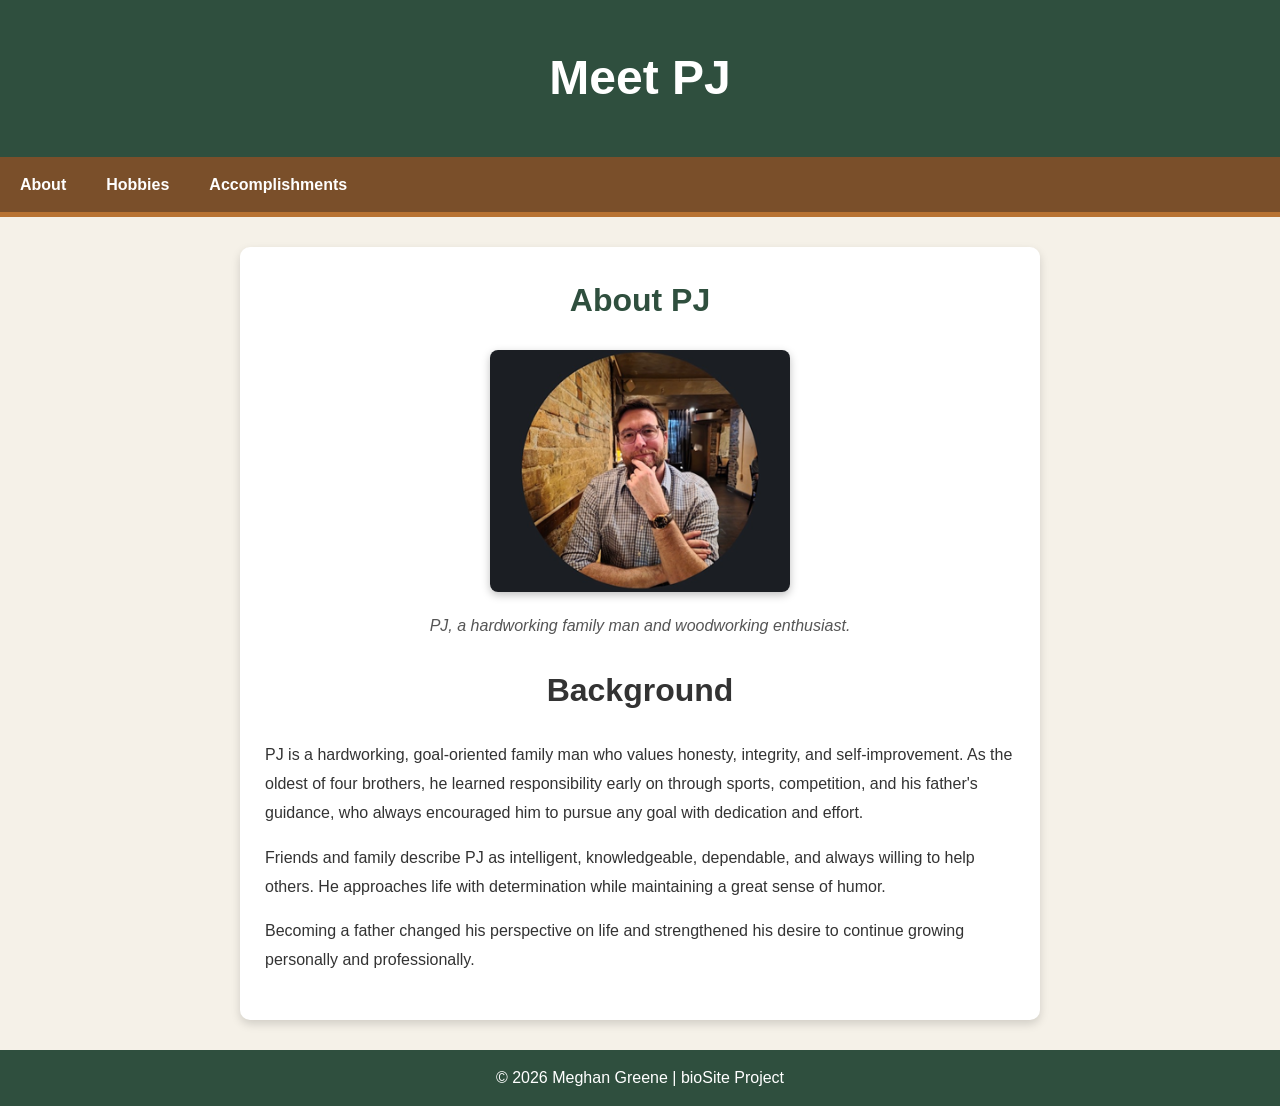
==== index.html @ 862f02a0 "Remove horizontal rule from index.html Removed horizontal rule from the container div." ====
<!DOCTYPE html>

<!--Name: Meghan Greene
    Date: 10/25/2026
    Assignment: bioSite Home Page Updated 11/6/2026-->

<html lang="en">
<head>	<meta name="robots" content="nofollow">
	<meta name="description" content="Meghan_Greene's_CSD340_bioSite_Landing_Page">
	<meta name="keywords" content="HTML, CSS, CSD340">
	<meta name="author" content="Meghan_Greene">
	<meta charset="UTF-8">
  	<link href="site.css" type="text/css" rel="stylesheet">
	<title>Meet PJ</title>
</head>
<body>
	
	<header><h1>Meet PJ</h1></header>
	
<div id="navbar">
    <a href="index.html">About</a>
	<a href="hobbiespage.html">Hobbies</a>
	<a href="accomplishments.html">Accomplishments</a>
</div>
	
    <div id="container">
	<div class="card">
       	 	
				<div class="card-title">
					About PJ
				</div>
		    
		<div class="card-content">
        <!--Image Box 1-->
	      	<div id="image-box-1">
          	<figure>
				<img src="PJportraitimage1.png" class="medium" alt="Portrait of PJ">
          		<figcaption>PJ, a hardworking family man and woodworking enthusiast.
				</figcaption>
          	</figure>
				
			<h1>Background</h1>

<div class="bio-text">

    <p>
        PJ is a hardworking, goal-oriented family man who values honesty,
        integrity, and self-improvement. As the oldest of four brothers,
        he learned responsibility early on through sports, competition,
        and his father's guidance, who always encouraged him to pursue
        any goal with dedication and effort.
    </p>

    <p>
        Friends and family describe PJ as intelligent, knowledgeable,
        dependable, and always willing to help others. He approaches
        life with determination while maintaining a great sense of humor.
    </p>

    <p>
        Becoming a father changed his perspective on life and strengthened
        his desire to continue growing personally and professionally.
    </p>

</div>

			</div>
		</div>
	</div>
	</div>
	<footer>
    <p>&copy; 2026 Meghan Greene | bioSite Project</p>
	</footer>
</body>
</html>
---- site.css ----
/*
Meghan Greene
10/25/2026
bioSite Style Sheet 
Updated: 11/6/2026
*/

@import url('https://fonts.cdnfonts.com/css/aptos');

/*STYLES */

body {
    margin: 0;
    padding: 0;
    background-color: #F5F1E8;
    color: #333333;
    font-family: "Aptos", sans-serif;
    line-height: 1.6;
}

* {
    box-sizing: border-box;
}

/*HEADER*/

header {
    background-color: #2F4F3E;
    color: white;
    text-align: center;
    padding: 40px 20px;
}

header h1 {
    margin: 0;
    font-size: 3rem;
    font-family: "Aptos Display", sans-serif;
}

.tagline {
    margin-top: 10px;
    font-size: 1.2rem;
    color: #F5F1E8;
}

/*NAVIGATION*/

#navbar {
    background-color: #7A4F2A;
    border-bottom: 5px solid #B87333;
    overflow: hidden;
}

#navbar a {
    float: left;
    display: block;
    color: white;
    text-decoration: none;
    padding: 15px 20px;
    font-weight: bold;
    transition: background-color 0.3s ease;
}

#navbar a:hover {
    background-color: #2F4F3E;
}

/*PAGE LAYOUT*/

#container {
    width: 90%;
    max-width: 1200px;
    margin: 30px auto;
}

/* CONTENT CARDS*/

.card {
    background-color: white;
    border-radius: 10px;
    padding: 25px;
    margin-bottom: 30px;
    box-shadow: 0 4px 10px rgba(0, 0, 0, 0.15);
    max-width: 800px;
    margin: 0 auto;
    line-height: 1.8;
}

.card-title {
    text-align: center;
    font-size: 2rem;
    font-weight: bold;
    color: #2F4F3E;
    margin-bottom: 20px;
}

.card-content {
    line-height: 1.8;
}

.card-content p {
    margin-bottom: 15px;
}

/*HEADINGS*/

h2,
h3,
h4 {
    color: #2F4F3E;
    font-family: "Aptos Display", sans-serif;
}
/*BIO TEXT*/
.bio-text {
    max-width: 750px;
    margin: 0 auto;
    text-align: left;
}
/*QUOTE*/

blockquote {
    border-left: 5px solid #B87333;
    padding-left: 20px;
    margin: 25px 0;
    font-size: 1.2rem;
    font-style: italic;
    color: #7A4F2A;
}

/*IMAGES*/

figure {
    text-align: center;
    margin: 20px 0;
}

img.medium {
    width: 300px;
    max-width: 100%;
    height: auto;
    border-radius: 8px;
    box-shadow: 0 3px 8px rgba(0, 0, 0, 0.25);
    transition: transform 0.3s ease;
}

img.medium:hover {
    transform: scale(1.03);
}

figcaption {
    margin-top: 10px;
    font-style: italic;
    color: #555555;
}

#image-box-1,
#image-box-2,
#image-box-3 {
    text-align: center;
    margin: 20px auto;
}

/*LINKS*/

a {
    color: #2F4F3E;
}

a:hover {
    color: #B87333;
}

/*FACTS*/

.facts-list {
    padding-left: 20px;
    line-height: 2;
}

/*BUTTONS*/

.button-container {
    display: flex;
    justify-content: center;
    gap: 20px;
    flex-wrap: wrap;
}

.button {
    background-color: #2F4F3E;
    color: white;
    text-decoration: none;
    padding: 12px 22px;
    border-radius: 6px;
    font-weight: bold;
    transition: all 0.3s ease;
}

.button:hover {
    background-color: #B87333;
    color: white;
}
/*BUSINESS BUTTON*/
.business-button-container {
    text-align: center;
    margin-top: 20px;
}

.business-button {
    display: inline-block;
    background-color: #B87333;
    color: white;
    text-decoration: none;
    padding: 14px 28px;
    border-radius: 6px;
    font-weight: bold;
    transition: all 0.3s ease;
}

.business-button:hover {
    background-color: #2F4F3E;
    color: white;
    transform: translateY(-2px);
}
/*HOBBIES GALLERY*/

.gallery {
    display: grid;
    grid-template-columns: repeat(3, 1fr);
    gap: 20px;
}

/*FOOTER*/

footer {
    background-color: #2F4F3E;
    color: white;
    text-align: center;
    padding: 15px;
    margin-top: 30px;
}

footer p {
    margin: 0;
}

/*TABLET VIEW*/

@media screen and (max-width: 768px) {

    header h1 {
        font-size: 2.2rem;
    }

    .gallery {
        grid-template-columns: repeat(2, 1fr);
    }

    #navbar a {
        float: none;
        display: block;
        text-align: center;
    }

    .button-container {
        flex-direction: column;
        align-items: center;
    }
}

/*MOBILE VIEW*/

@media screen and (max-width: 480px) {

    header {
        padding: 25px 15px;
    }

    header h1 {
        font-size: 1.8rem;
    }

    .tagline {
        font-size: 1rem;
    }

    .gallery {
        grid-template-columns: 1fr;
    }

    img.medium {
        width: 100%;
    }

    .card {
        padding: 15px;
    }

    .card-title {
        font-size: 1.5rem;
    }

    blockquote {
        font-size: 1rem;
    }
}
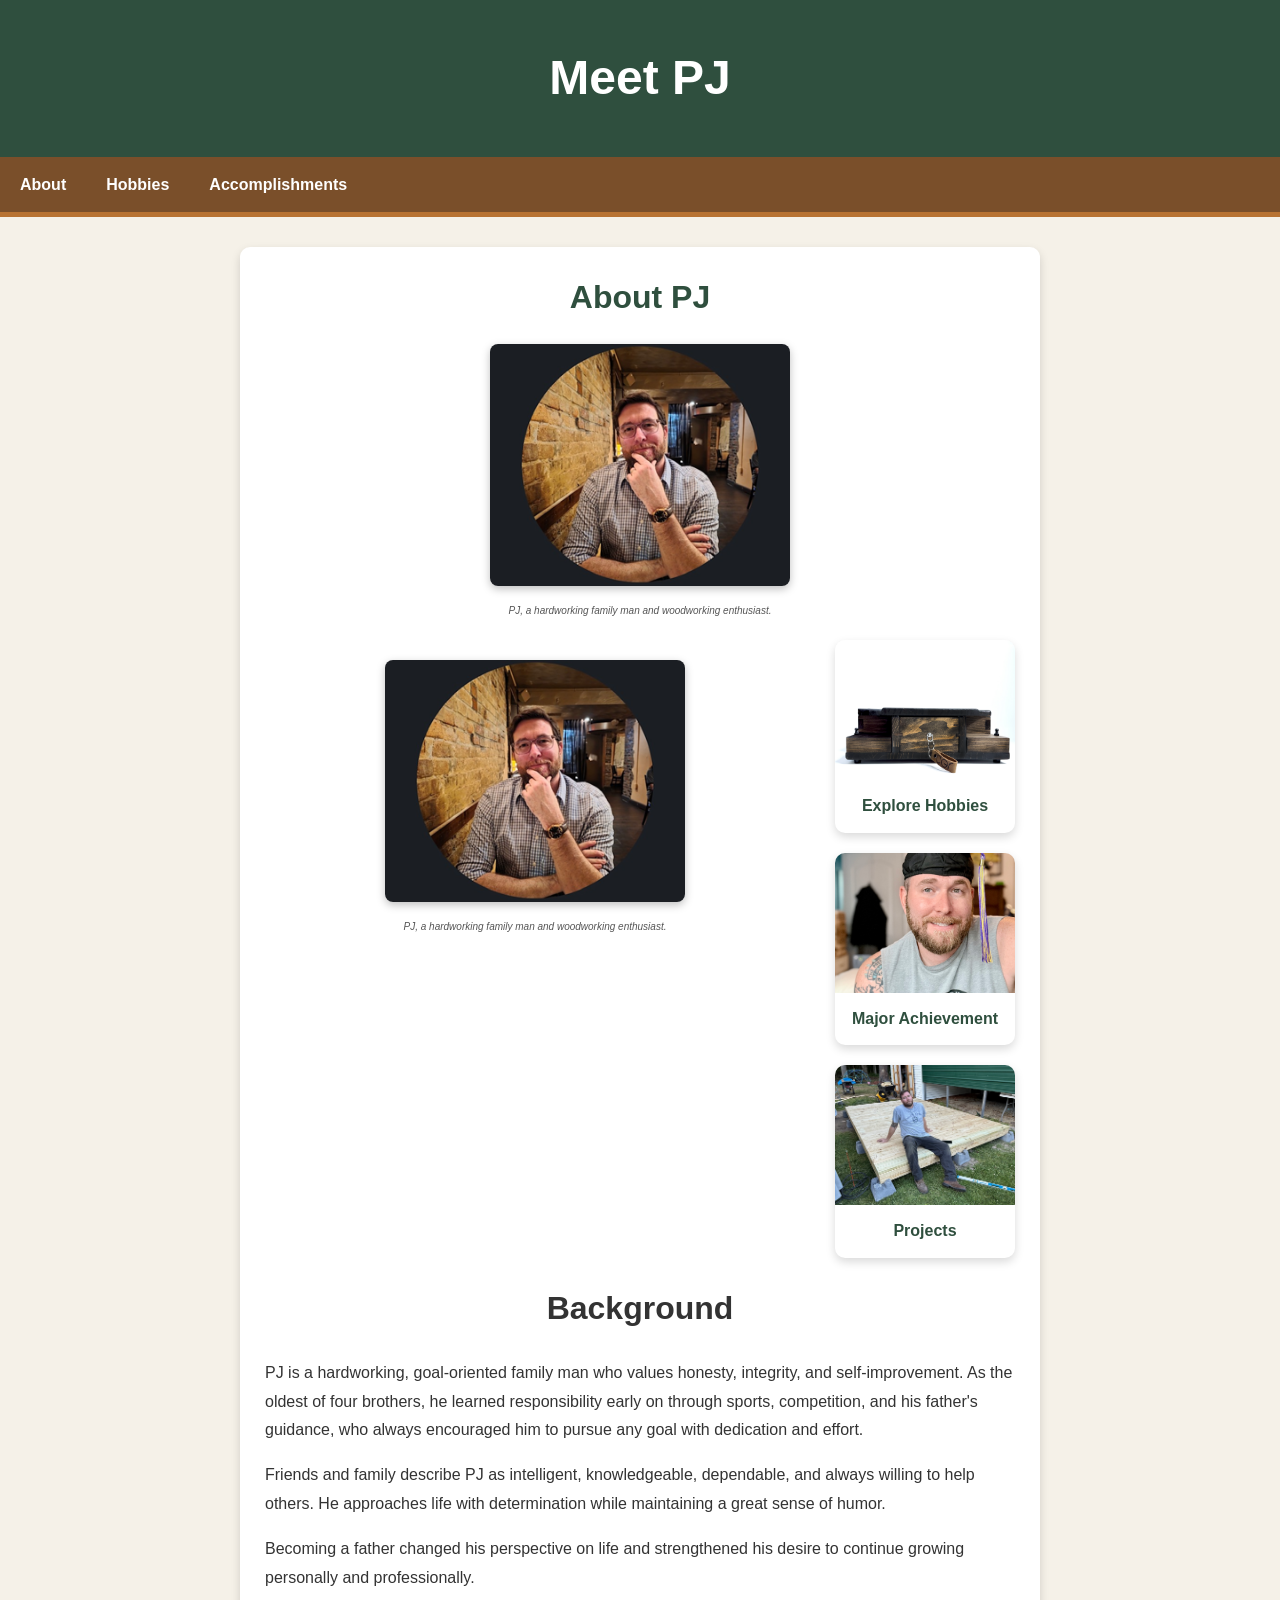
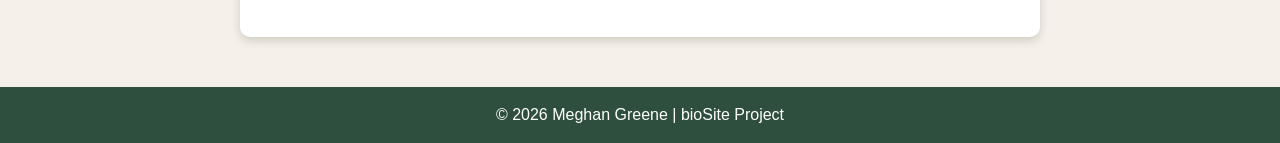
==== commit 9d3cfa38: "Add home layout with main content and quick links" ====
--- a/index.html
+++ b/index.html
@@ -38,7 +38,52 @@
           		<figcaption>PJ, a hardworking family man and woodworking enthusiast.
 				</figcaption>
           	</figure>
-				
+				<div class="home-layout">
+
+    <div class="main-content">
+
+        <figure>
+            <img src="PJportraitimage1.png"
+                 class="medium"
+                 alt="Portrait of PJ">
+
+            <figcaption>
+                PJ, a hardworking family man and woodworking enthusiast.
+            </figcaption>
+        </figure>
+
+    </div>
+
+    <div class="quick-links">
+
+        <a href="hobbiespage.html" class="feature-link">
+            <img src="woodworkingproject.png"
+                 alt="Woodworking Hobby">
+
+            <span>Explore Hobbies</span>
+        </a>
+
+        <a href="accomplishments.html#achievement"
+           class="feature-link">
+
+            <img src="IMG_7300.jpeg"
+                 alt="Academic Achievement">
+
+            <span>Major Achievement</span>
+        </a>
+
+        <a href="accomplishments.html#projects"
+           class="feature-link">
+
+            <img src="IMG_6036.jpeg"
+                 alt="Projects">
+
+            <span>Projects</span>
+        </a>
+
+    </div>
+
+</div>
 			<h1>Background</h1>
 
 <div class="bio-text">
--- a/site.css
+++ b/site.css
@@ -7,7 +7,7 @@
 
 @import url('https://fonts.cdnfonts.com/css/aptos');
 
-/*STYLES */
+/*-----GLOBAL STYLES------*/
 
 body {
     margin: 0;
@@ -22,7 +22,7 @@
     box-sizing: border-box;
 }
 
-/*HEADER*/
+/*----HEADER----*/
 
 header {
     background-color: #2F4F3E;
@@ -43,7 +43,7 @@
     color: #F5F1E8;
 }
 
-/*NAVIGATION*/
+/*----NAVIGATION----*/
 
 #navbar {
     background-color: #7A4F2A;
@@ -65,7 +65,7 @@
     background-color: #2F4F3E;
 }
 
-/*PAGE LAYOUT*/
+/*----PAGE LAYOUT----*/
 
 #container {
     width: 90%;
@@ -73,17 +73,14 @@
     margin: 30px auto;
 }
 
-/* CONTENT CARDS*/
+/*----CONTENT CARDS----*/
 
 .card {
     background-color: white;
     border-radius: 10px;
     padding: 25px;
-    margin-bottom: 30px;
     box-shadow: 0 4px 10px rgba(0, 0, 0, 0.15);
-    max-width: 800px;
-    margin: 0 auto;
-    line-height: 1.8;
+    width: 100%;
 }
 
 .card-title {
@@ -100,6 +97,104 @@
 
 .card-content p {
     margin-bottom: 15px;
+}
+/*----GLOBAL PAGE CARDS----*/
+#container > .card {
+    max-width: 800px;
+    margin: 0 auto 50px auto;
+}
+/*----HOME PAGE LAYOUT----*/
+
+.home-layout {
+    display: flex;
+    gap: 30px;
+    align-items: flex-start;
+}
+
+.main-content {
+    flex: 3;
+}
+
+.quick-links {
+    flex: 1;
+    display: flex;
+    flex-direction: column;
+    gap: 20px;
+}
+
+/*----FEATURE CARDS----*/
+
+.feature-link {
+    text-decoration: none;
+    background-color: white;
+    border-radius: 10px;
+    overflow: hidden;
+    box-shadow: 0 4px 10px rgba(0,0,0,.15);
+    transition: transform .3s ease;
+}
+
+.feature-link:hover {
+    transform: translateY(-4px);
+}
+
+.feature-link img {
+    width: 100%;
+    height: 140px;
+    object-fit: cover;
+    display: block;
+}
+
+.feature-link span {
+    display: block;
+    padding: 12px;
+    text-align: center;
+    font-weight: bold;
+    color: #2F4F3E;
+}
+/*----ACCOMPLISHMENTS PAGE GRID----*/
+
+.card-grid {
+    display: flex;
+    gap: 40px;
+    align-items: flex-start;
+}
+
+.left-column {
+    flex: 2;
+}
+
+.right-column {
+    flex: 1;
+    display: flex;
+    flex-direction: column;
+    gap: 30px;
+}
+
+.left-column .card,
+.right-column .card {
+    margin: 0;
+    max-width: 100%;
+}
+
+/*ACCOMPLISHMENTS PAGE IMAGES*/
+
+.left-column img.medium {
+    width: 100%;
+    max-width: 450px;
+    height: auto;
+}
+
+.right-column img.medium {
+    width: 100%;
+    max-width: 250px;
+    height: auto;
+}
+
+/*FEATURED CARD*/
+
+.featured-card {
+    max-width: 100% !important;
+    margin-bottom: 50px !important;
 }
 
 /*HEADINGS*/
@@ -132,6 +227,8 @@
 figure {
     text-align: center;
     margin: 20px 0;
+    font-size: 10px;
+    font-style: italic;
 }
 
 img.medium {
@@ -248,6 +345,20 @@
 
 @media screen and (max-width: 768px) {
 
+
+    .card-grid {
+        flex-direction: column;
+    }
+
+    .left-column,
+    .right-column {
+        width: 100%;
+    }
+
+    .right-column {
+        gap: 20px;
+    }
+    
     header h1 {
         font-size: 2.2rem;
     }
@@ -266,11 +377,28 @@
         flex-direction: column;
         align-items: center;
     }
+    .card-grid {
+        grid-template-columns: 1fr;
+    }
 }
 
 /*MOBILE VIEW*/
 
 @media screen and (max-width: 480px) {
+
+
+    .card-grid {
+        flex-direction: column;
+    }
+
+    .left-column,
+    .right-column {
+        width: 100%;
+    }
+
+    .right-column {
+        gap: 20px;
+    }
 
     header {
         padding: 25px 15px;
@@ -303,4 +431,7 @@
     blockquote {
         font-size: 1rem;
     }
-}
+        .card-grid {
+        grid-template-columns: 1fr;
+    }
+}
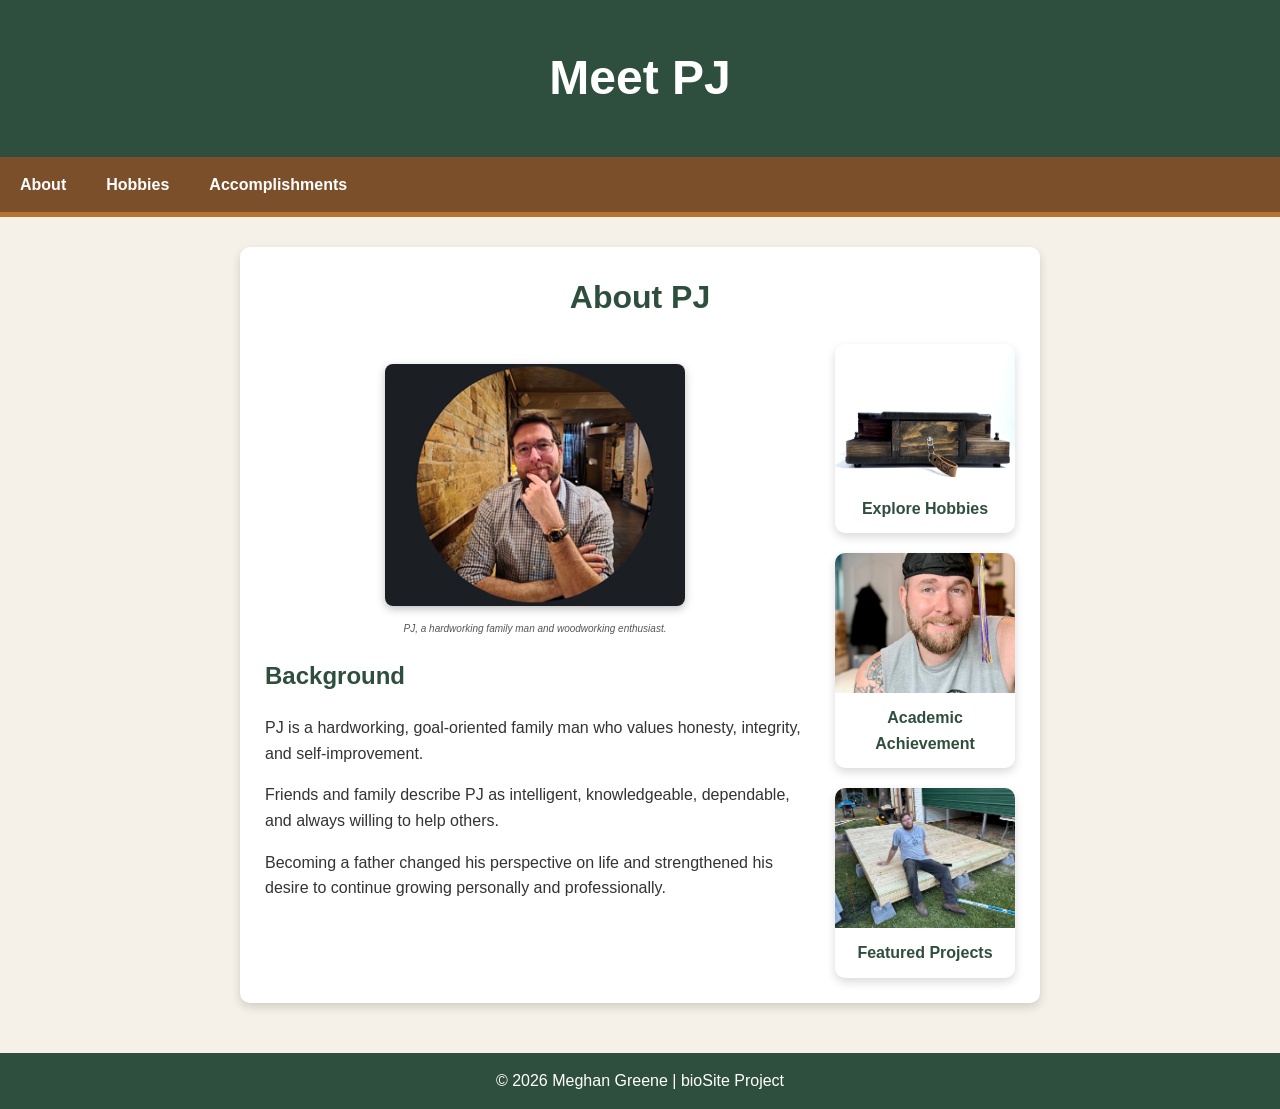
==== commit a472970d: "Refactor background section and update links" ====
--- a/index.html
+++ b/index.html
@@ -25,20 +25,13 @@
 	
     <div id="container">
 	<div class="card">
-       	 	
 				<div class="card-title">
 					About PJ
 				</div>
 		    
-		<div class="card-content">
-        <!--Image Box 1-->
-	      	<div id="image-box-1">
-          	<figure>
-				<img src="PJportraitimage1.png" class="medium" alt="Portrait of PJ">
-          		<figcaption>PJ, a hardworking family man and woodworking enthusiast.
-				</figcaption>
-          	</figure>
-				<div class="home-layout">
+<div class="home-layout">
+
+    <!-- Left Side -->
 
     <div class="main-content">
 
@@ -52,67 +45,71 @@
             </figcaption>
         </figure>
 
+        <h2>Background</h2>
+
+        <div class="bio-text">
+
+            <p>
+                PJ is a hardworking, goal-oriented family man who values honesty,
+                integrity, and self-improvement.
+            </p>
+
+            <p>
+                Friends and family describe PJ as intelligent, knowledgeable,
+                dependable, and always willing to help others.
+            </p>
+
+            <p>
+                Becoming a father changed his perspective on life and strengthened
+                his desire to continue growing personally and professionally.
+            </p>
+
+        </div>
+
     </div>
+
+    <!-- Right Side -->
 
     <div class="quick-links">
 
         <a href="hobbiespage.html" class="feature-link">
+
             <img src="woodworkingproject.png"
-                 alt="Woodworking Hobby">
+                 alt="Woodworking projects">
 
             <span>Explore Hobbies</span>
+
         </a>
 
         <a href="accomplishments.html#achievement"
            class="feature-link">
 
             <img src="IMG_7300.jpeg"
-                 alt="Academic Achievement">
+                 alt="Project management degree">
 
-            <span>Major Achievement</span>
+            <span>Academic Achievement</span>
+
         </a>
 
         <a href="accomplishments.html#projects"
            class="feature-link">
 
             <img src="IMG_6036.jpeg"
-                 alt="Projects">
+                 alt="Construction project">
 
-            <span>Projects</span>
+            <span>Featured Projects</span>
+
         </a>
 
     </div>
 
 </div>
-			<h1>Background</h1>
+			
 
-<div class="bio-text">
 
-    <p>
-        PJ is a hardworking, goal-oriented family man who values honesty,
-        integrity, and self-improvement. As the oldest of four brothers,
-        he learned responsibility early on through sports, competition,
-        and his father's guidance, who always encouraged him to pursue
-        any goal with dedication and effort.
-    </p>
-
-    <p>
-        Friends and family describe PJ as intelligent, knowledgeable,
-        dependable, and always willing to help others. He approaches
-        life with determination while maintaining a great sense of humor.
-    </p>
-
-    <p>
-        Becoming a father changed his perspective on life and strengthened
-        his desire to continue growing personally and professionally.
-    </p>
-
-</div>
 
 			</div>
 		</div>
-	</div>
-	</div>
 	<footer>
     <p>&copy; 2026 Meghan Greene | bioSite Project</p>
 	</footer>
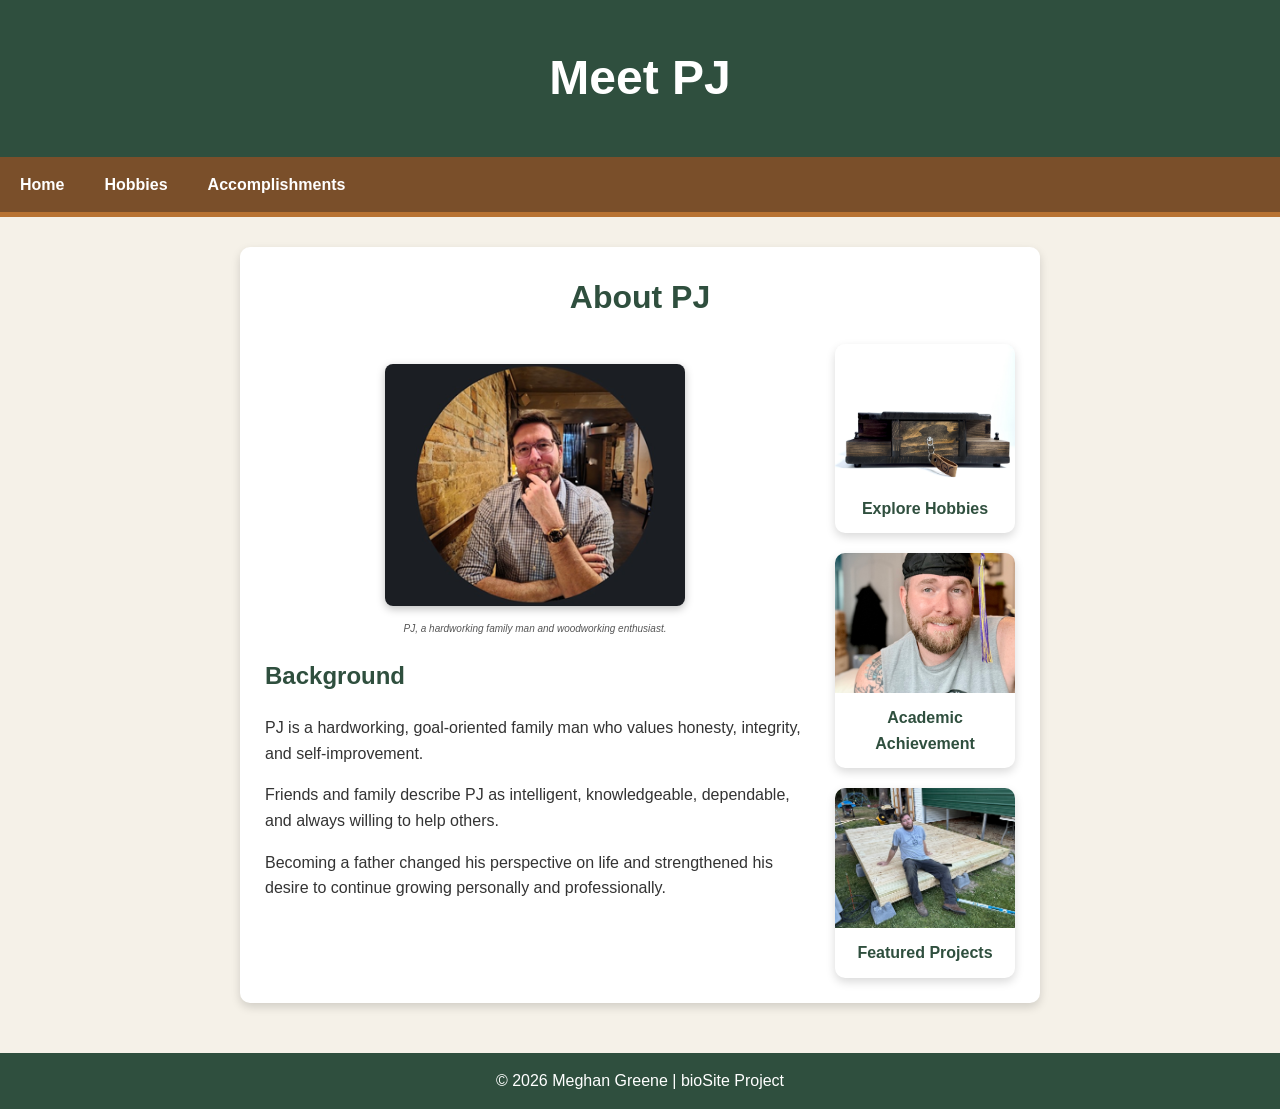
==== commit adcd6df9: "Update navbar link text from 'About' to 'Home'" ====
--- a/index.html
+++ b/index.html
@@ -10,6 +10,7 @@
 	<meta name="keywords" content="HTML, CSS, CSD340">
 	<meta name="author" content="Meghan_Greene">
 	<meta charset="UTF-8">
+	<meta name="viewport" content="width=device-width, initial-scale=1.0">
   	<link href="site.css" type="text/css" rel="stylesheet">
 	<title>Meet PJ</title>
 </head>
@@ -18,7 +19,7 @@
 	<header><h1>Meet PJ</h1></header>
 	
 <div id="navbar">
-    <a href="index.html">About</a>
+    <a href="index.html">Home</a>
 	<a href="hobbiespage.html">Hobbies</a>
 	<a href="accomplishments.html">Accomplishments</a>
 </div>
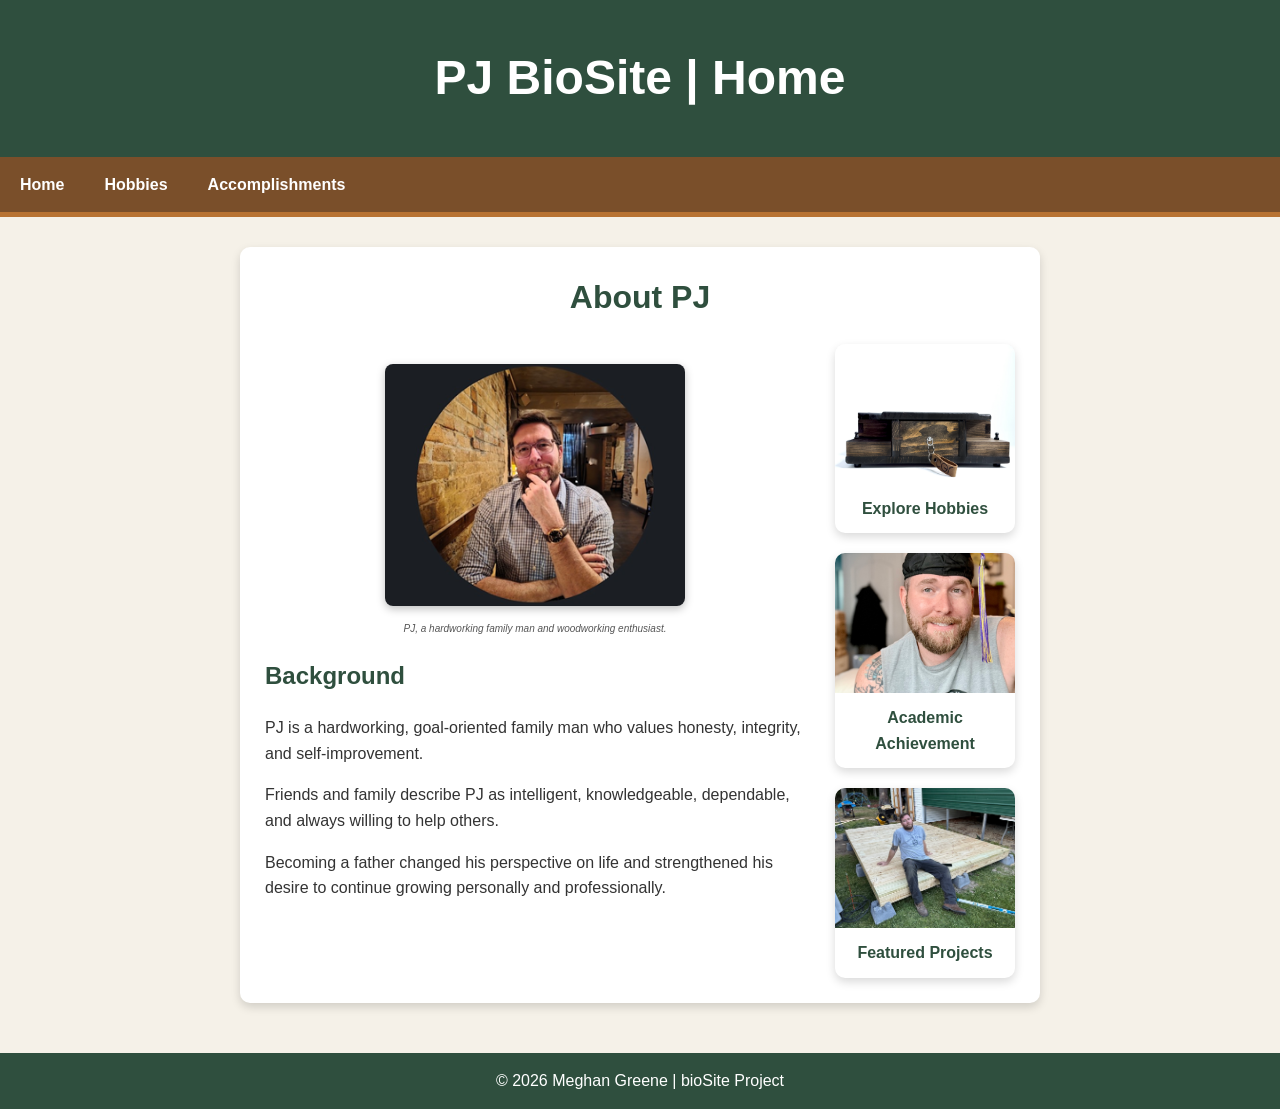
==== commit 1b167041: "Update header title for PJ BioSite" ====
--- a/index.html
+++ b/index.html
@@ -16,7 +16,7 @@
 </head>
 <body>
 	
-	<header><h1>Meet PJ</h1></header>
+	<header><h1>PJ BioSite | Home</h1></header>
 	
 <div id="navbar">
     <a href="index.html">Home</a>
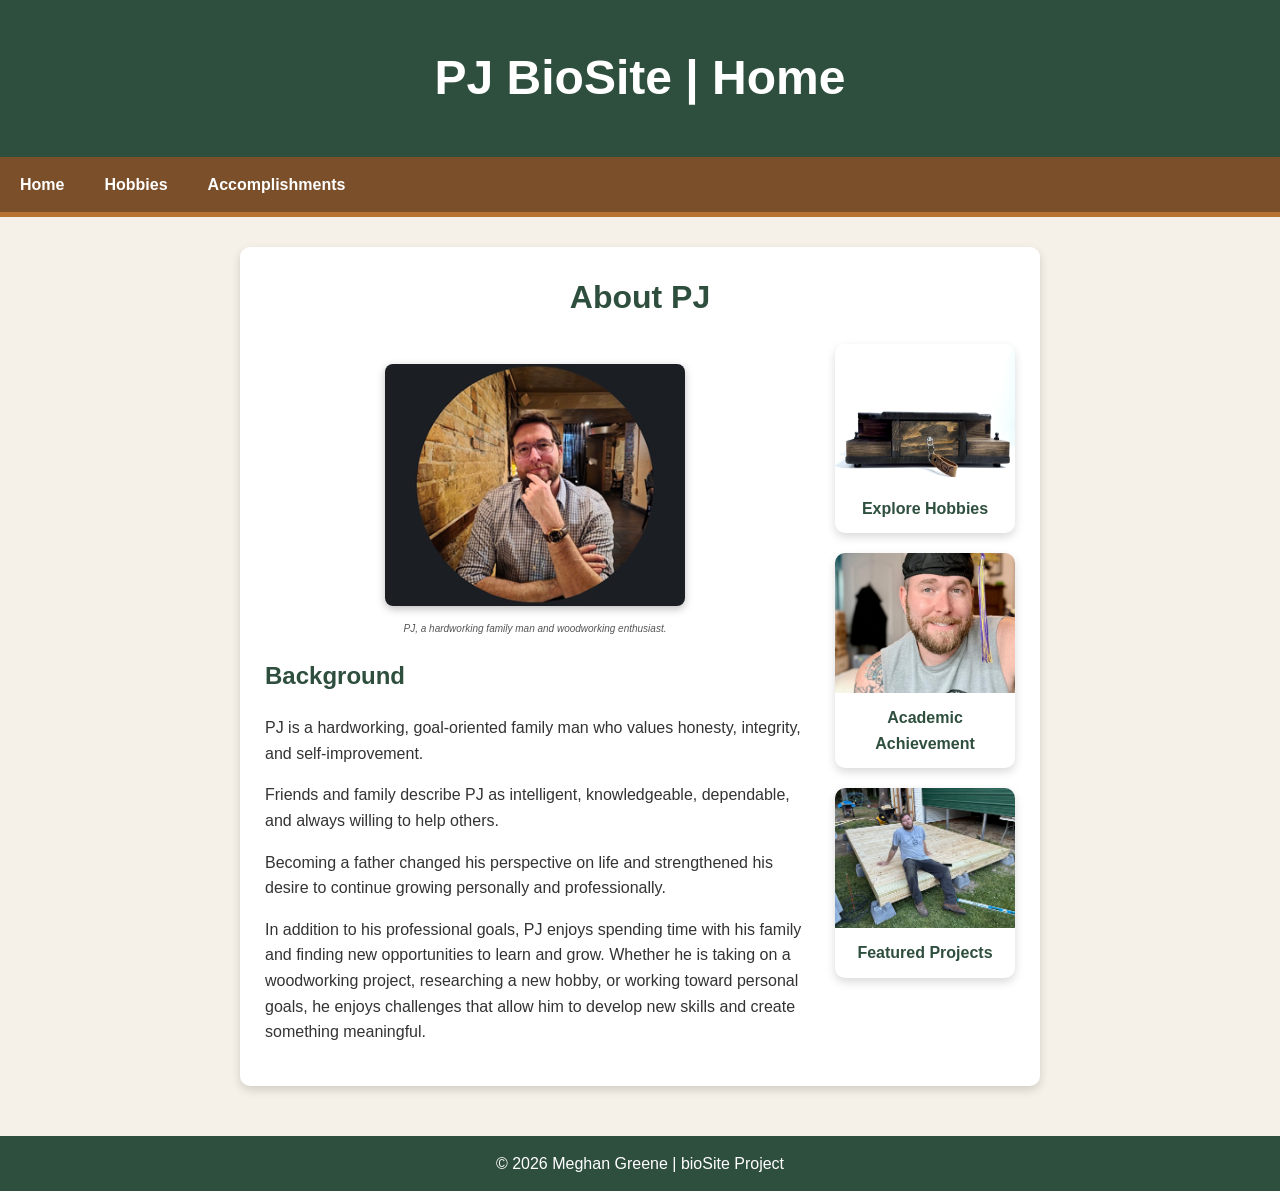
==== commit 4fbe3584: "Add personal interests section for PJ Added a paragraph about PJ's personal interests and growth." ====
--- a/index.html
+++ b/index.html
@@ -64,7 +64,13 @@
                 Becoming a father changed his perspective on life and strengthened
                 his desire to continue growing personally and professionally.
             </p>
-
+			<p>
+			    In addition to his professional goals, PJ enjoys spending time with
+    			his family and finding new opportunities to learn and grow. Whether
+    			he is taking on a woodworking project, researching a new hobby, or
+   				working toward personal goals, he enjoys challenges that allow him
+    			to develop new skills and create something meaningful.
+			</p>
         </div>
 
     </div>
--- a/site.css
+++ b/site.css
@@ -176,7 +176,7 @@
     max-width: 100%;
 }
 
-/*ACCOMPLISHMENTS PAGE IMAGES*/
+/*----ACCOMPLISHMENTS PAGE IMAGES----*/
 
 .left-column img.medium {
     width: 100%;
@@ -190,14 +190,14 @@
     height: auto;
 }
 
-/*FEATURED CARD*/
+/*----FEATURED CARD----*/
 
 .featured-card {
     max-width: 100% !important;
     margin-bottom: 50px !important;
 }
 
-/*HEADINGS*/
+/*----HEADINGS----*/
 
 h2,
 h3,
@@ -205,13 +205,13 @@
     color: #2F4F3E;
     font-family: "Aptos Display", sans-serif;
 }
-/*BIO TEXT*/
+/*----BIO TEXT----*/
 .bio-text {
     max-width: 750px;
     margin: 0 auto;
     text-align: left;
 }
-/*QUOTE*/
+/*----QUOTE----*/
 
 blockquote {
     border-left: 5px solid #B87333;
@@ -222,7 +222,7 @@
     color: #7A4F2A;
 }
 
-/*IMAGES*/
+/*----IMAGES----*/
 
 figure {
     text-align: center;
@@ -257,7 +257,7 @@
     margin: 20px auto;
 }
 
-/*LINKS*/
+/*----LINKS----*/
 
 a {
     color: #2F4F3E;
@@ -267,14 +267,14 @@
     color: #B87333;
 }
 
-/*FACTS*/
+/*----FACTS----*/
 
 .facts-list {
     padding-left: 20px;
     line-height: 2;
 }
 
-/*BUTTONS*/
+/*----BUTTONS----*/
 
 .button-container {
     display: flex;
@@ -297,7 +297,7 @@
     background-color: #B87333;
     color: white;
 }
-/*BUSINESS BUTTON*/
+/*----BUSINESS BUTTON----*/
 .business-button-container {
     text-align: center;
     margin-top: 20px;
@@ -319,7 +319,7 @@
     color: white;
     transform: translateY(-2px);
 }
-/*HOBBIES GALLERY*/
+/*----HOBBIES GALLERY----*/
 
 .gallery {
     display: grid;
@@ -327,7 +327,7 @@
     gap: 20px;
 }
 
-/*FOOTER*/
+/*----FOOTER----*/
 
 footer {
     background-color: #2F4F3E;
@@ -341,7 +341,7 @@
     margin: 0;
 }
 
-/*TABLET VIEW*/
+/*----TABLET VIEW----*/
 
 @media screen and (max-width: 768px) {
 
@@ -382,7 +382,7 @@
     }
 }
 
-/*MOBILE VIEW*/
+/*----MOBILE VIEW----*/
 
 @media screen and (max-width: 480px) {
 
@@ -431,7 +431,4 @@
     blockquote {
         font-size: 1rem;
     }
-        .card-grid {
-        grid-template-columns: 1fr;
-    }
-}
+}
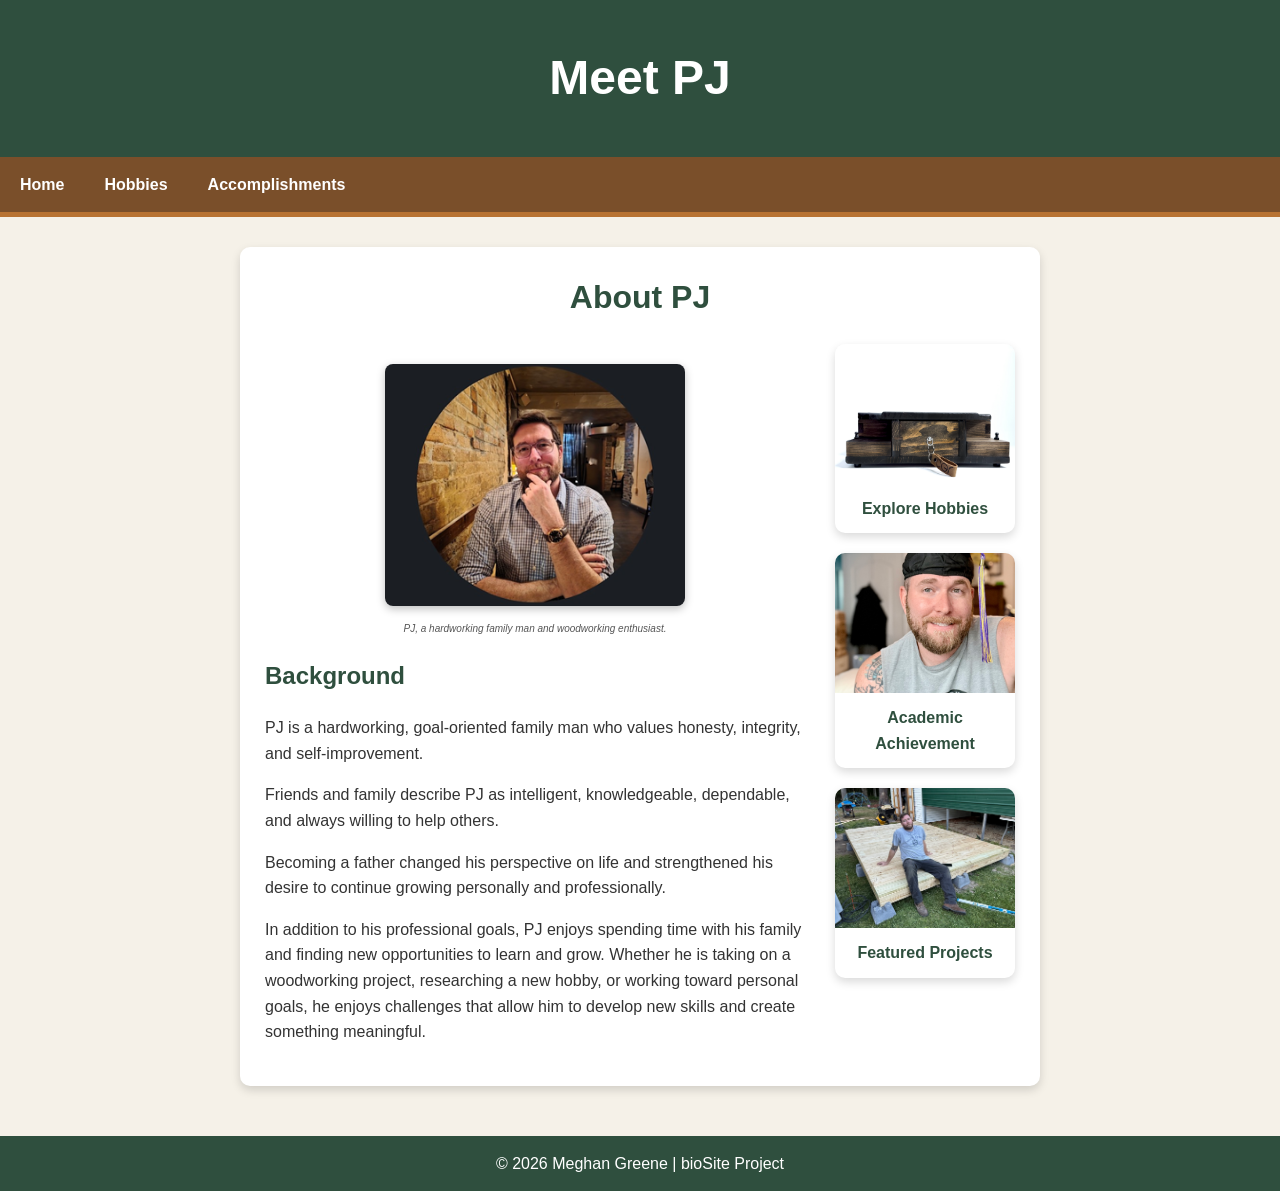
==== commit 55f4da5a: "Update title and header text in index.html" ====
--- a/index.html
+++ b/index.html
@@ -2,7 +2,7 @@
 
 <!--Name: Meghan Greene
     Date: 10/25/2026
-    Assignment: bioSite Home Page Updated 11/6/2026-->
+    Assignment: bioSite Home Page Updated 11/15/2026-->
 
 <html lang="en">
 <head>	<meta name="robots" content="nofollow">
@@ -12,11 +12,11 @@
 	<meta charset="UTF-8">
 	<meta name="viewport" content="width=device-width, initial-scale=1.0">
   	<link href="site.css" type="text/css" rel="stylesheet">
-	<title>Meet PJ</title>
+	<title>PJ BioSite | Home</title>
 </head>
 <body>
 	
-	<header><h1>PJ BioSite | Home</h1></header>
+	<header><h1>Meet PJ</h1></header>
 	
 <div id="navbar">
     <a href="index.html">Home</a>
